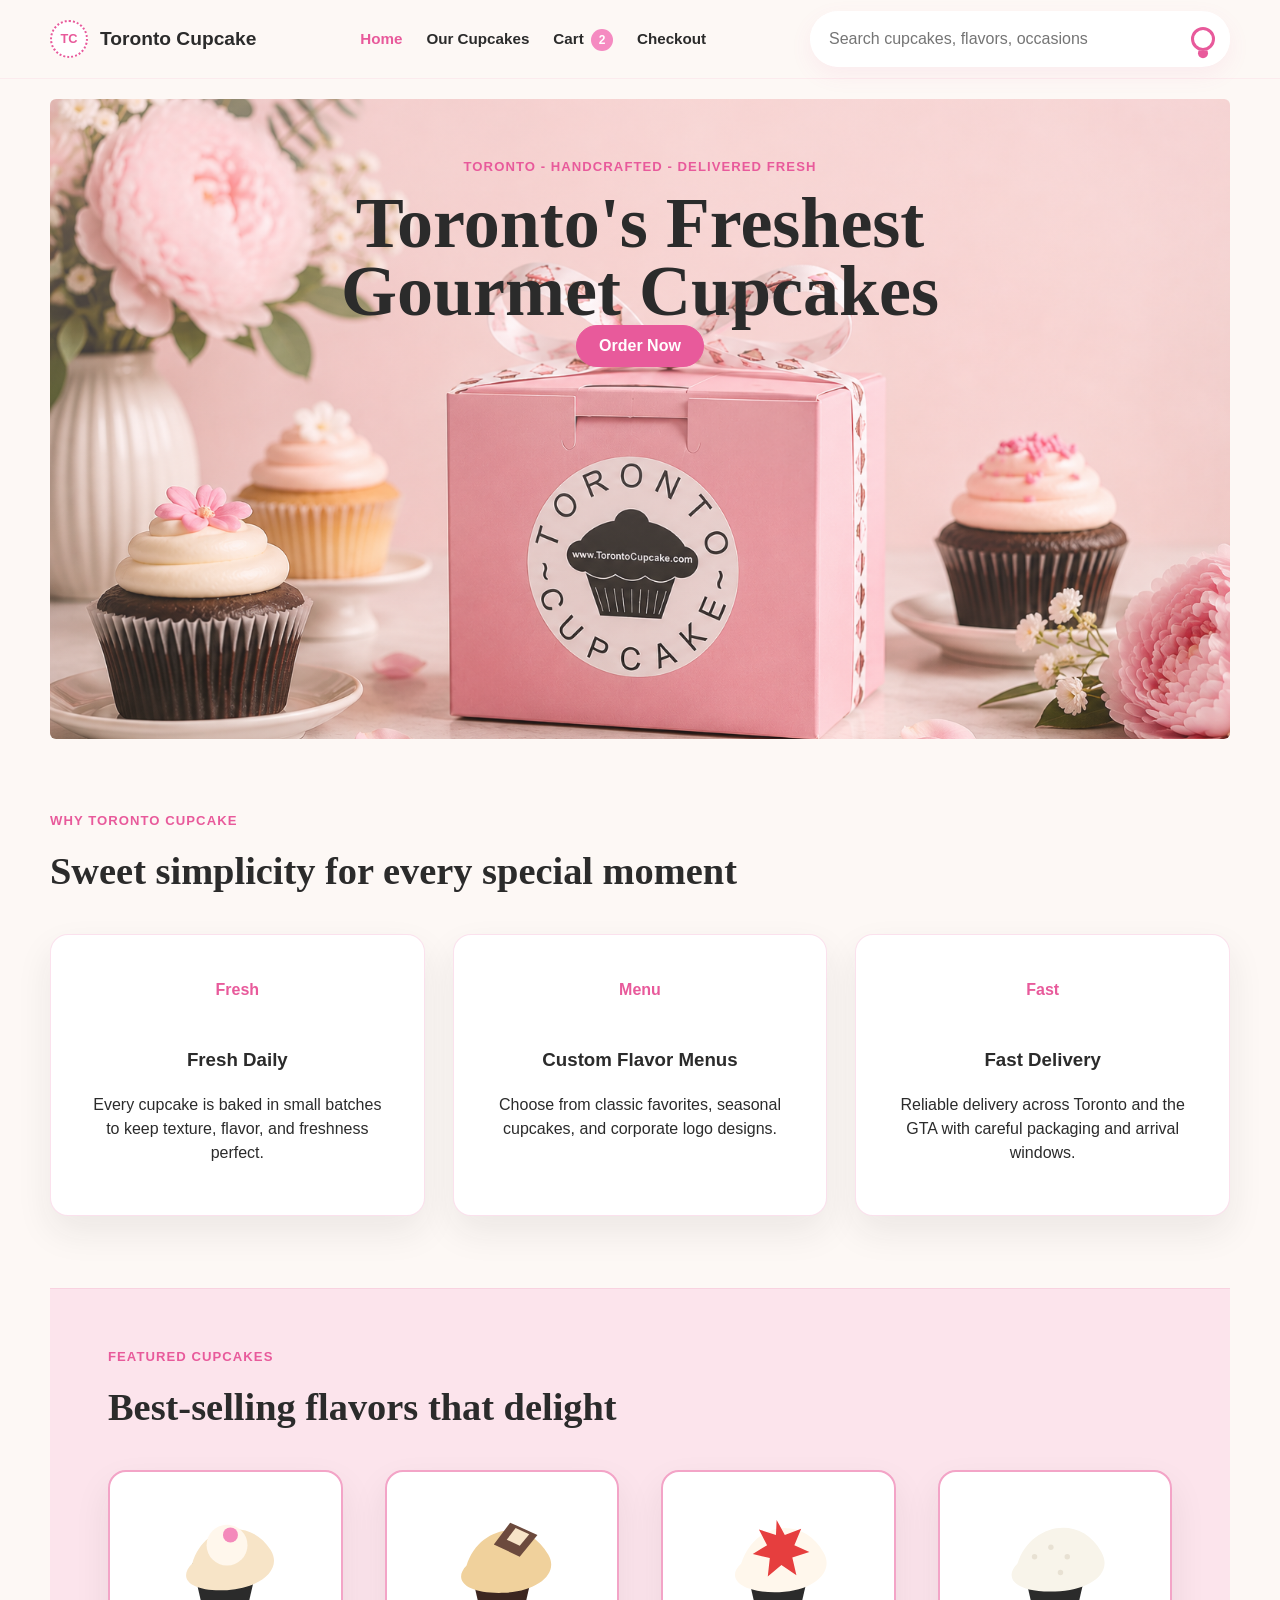
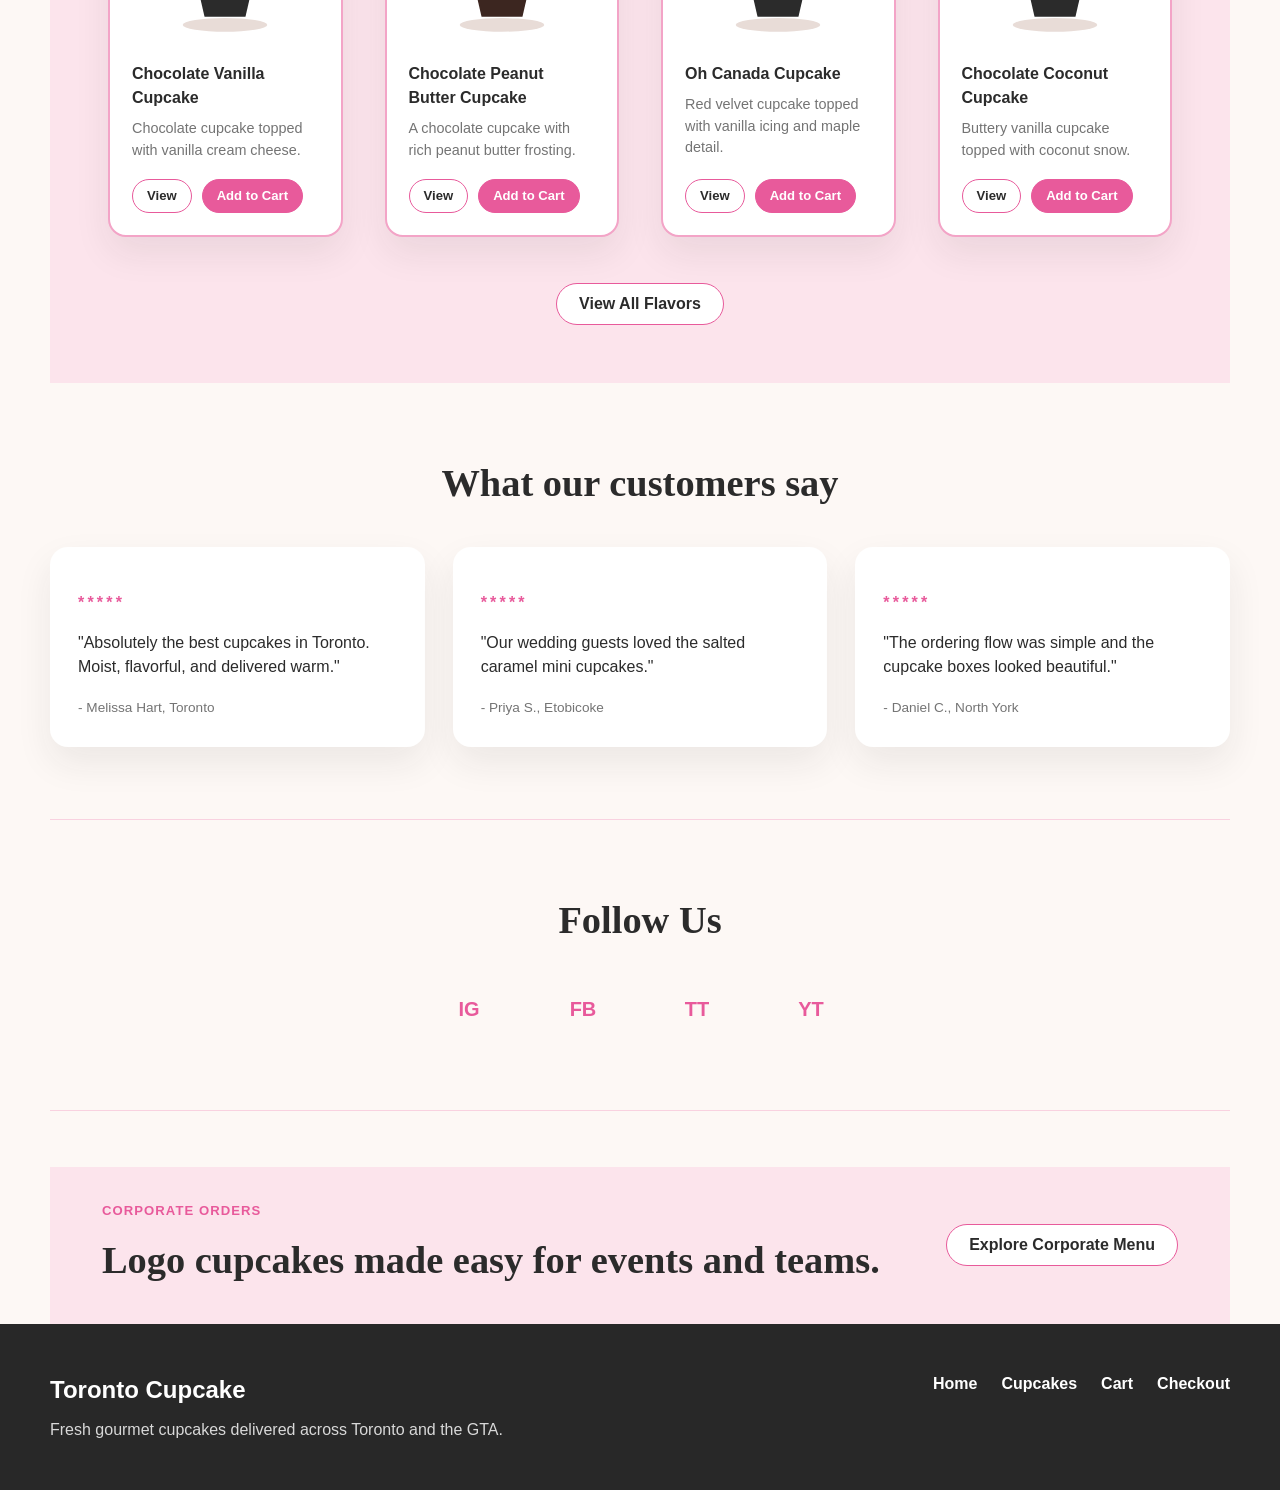
==== toronto-cupcake-redesign/index.html @ 7faf8afb "feat: add Toronto Cupcake static prototype" ====
<!DOCTYPE html>
<html lang="en">
<head>
  <meta charset="UTF-8">
  <meta name="viewport" content="width=device-width, initial-scale=1.0">
  <title>Toronto Cupcake Redesign | Home</title>
  <link rel="stylesheet" href="css/style.css">
</head>
<body>
  <!-- Header navigation used across the prototype -->
  <header class="site-header">
    <nav class="navbar container">
      <a class="brand" href="index.html" aria-label="Toronto Cupcake home">
        <span class="brand-mark">TC</span>
        <span>Toronto Cupcake</span>
      </a>
      <button class="menu-toggle" type="button" aria-label="Open navigation">Menu</button>
      <div class="nav-links">
        <a class="active" href="index.html">Home</a>
        <a href="cupcakes.html">Our Cupcakes</a>
        <a href="cart.html">Cart <span class="cart-count">0</span></a>
        <a href="checkout.html">Checkout</a>
      </div>
      <form class="nav-search" role="search">
        <label class="sr-only" for="home-search">Search cupcakes</label>
        <input id="home-search" type="search" placeholder="Search cupcakes, flavors, occasions">
        <button type="submit" aria-label="Search">Search</button>
      </form>
    </nav>
  </header>

  <main>
    <!-- Hero: replace hero-gift-box.svg with your exported Toronto Cupcake gift box image -->
    <section class="hero container">
      <div class="hero-content">
        <p class="eyebrow">Toronto - Handcrafted - Delivered Fresh</p>
        <h1>Toronto's Freshest Gourmet Cupcakes</h1>

        <a class="btn primary" href="cupcakes.html">Order Now</a>
      </div>
    </section>

    <!-- Why Toronto Cupcake section -->
    <section class="section container">
      <div class="section-heading">
        <p class="eyebrow">Why Toronto Cupcake</p>
        <h2>Sweet simplicity for every special moment</h2>
      </div>
      <div class="feature-grid">
        <article class="feature-card">
          <span class="feature-icon">Fresh</span>
          <h3>Fresh Daily</h3>
          <p>Every cupcake is baked in small batches to keep texture, flavor, and freshness perfect.</p>
        </article>
        <article class="feature-card">
          <span class="feature-icon">Menu</span>
          <h3>Custom Flavor Menus</h3>
          <p>Choose from classic favorites, seasonal cupcakes, and corporate logo designs.</p>
        </article>
        <article class="feature-card">
          <span class="feature-icon">Fast</span>
          <h3>Fast Delivery</h3>
          <p>Reliable delivery across Toronto and the GTA with careful packaging and arrival windows.</p>
        </article>
      </div>
    </section>

    <!-- Featured cupcake product grid: replace these SVG placeholders with exported product images in assets/images/ -->
    <section class="section section-tinted container">
      <div class="section-heading">
        <p class="eyebrow">Featured Cupcakes</p>
        <h2>Best-selling flavors that delight</h2>
      </div>
      <div class="product-grid">
        <article class="product-card">
          <img src="assets/images/cupcake-vanilla.svg" alt="Chocolate vanilla cupcake">
          <h3>Chocolate Vanilla Cupcake</h3>
          <p>Chocolate cupcake topped with vanilla cream cheese.</p>
          <div class="card-actions">
            <a class="btn small ghost" href="cupcakes.html">View</a>
            <button class="btn small add-to-cart" type="button">Add to Cart</button>
          </div>
        </article>
        <article class="product-card">
          <img src="assets/images/cupcake-peanut.svg" alt="Chocolate peanut butter cupcake">
          <h3>Chocolate Peanut Butter Cupcake</h3>
          <p>A chocolate cupcake with rich peanut butter frosting.</p>
          <div class="card-actions">
            <a class="btn small ghost" href="cupcakes.html">View</a>
            <button class="btn small add-to-cart" type="button">Add to Cart</button>
          </div>
        </article>
        <article class="product-card">
          <img src="assets/images/cupcake-maple.svg" alt="Oh Canada cupcake">
          <h3>Oh Canada Cupcake</h3>
          <p>Red velvet cupcake topped with vanilla icing and maple detail.</p>
          <div class="card-actions">
            <a class="btn small ghost" href="cupcakes.html">View</a>
            <button class="btn small add-to-cart" type="button">Add to Cart</button>
          </div>
        </article>
        <article class="product-card">
          <img src="assets/images/cupcake-coconut.svg" alt="Chocolate coconut cupcake">
          <h3>Chocolate Coconut Cupcake</h3>
          <p>Buttery vanilla cupcake topped with coconut snow.</p>
          <div class="card-actions">
            <a class="btn small ghost" href="cupcakes.html">View</a>
            <button class="btn small add-to-cart" type="button">Add to Cart</button>
          </div>
        </article>
      </div>
      <div class="center-action">
        <a class="btn ghost" href="cupcakes.html">View All Flavors</a>
      </div>
    </section>

    <!-- Customer reviews -->
    <section class="section container">
      <div class="section-heading centered">
        <h2>What our customers say</h2>
      </div>
      <div class="review-grid">
        <article class="review-card">
          <p class="stars">*****</p>
          <p>"Absolutely the best cupcakes in Toronto. Moist, flavorful, and delivered warm."</p>
          <span>- Melissa Hart, Toronto</span>
        </article>
        <article class="review-card">
          <p class="stars">*****</p>
          <p>"Our wedding guests loved the salted caramel mini cupcakes."</p>
          <span>- Priya S., Etobicoke</span>
        </article>
        <article class="review-card">
          <p class="stars">*****</p>
          <p>"The ordering flow was simple and the cupcake boxes looked beautiful."</p>
          <span>- Daniel C., North York</span>
        </article>
      </div>
    </section>

    <!-- Social section -->
    <section class="section container social-section">
      <h2>Follow Us</h2>
      <div class="social-row" aria-label="Social media links">
        <a href="#" aria-label="Instagram">IG</a>
        <a href="#" aria-label="Facebook">FB</a>
        <a href="#" aria-label="TikTok">TT</a>
        <a href="#" aria-label="YouTube">YT</a>
      </div>
    </section>

    <!-- Corporate orders banner -->
    <section class="corporate-banner container">
      <div>
        <p class="eyebrow">Corporate Orders</p>
        <h2>Logo cupcakes made easy for events and teams.</h2>
      </div>
      <a class="btn ghost" href="cupcakes.html">Explore Corporate Menu</a>
    </section>
  </main>

  <!-- Footer used across the prototype -->
  <footer class="site-footer">
    <div class="container footer-inner">
      <div>
        <h2>Toronto Cupcake</h2>
        <p>Fresh gourmet cupcakes delivered across Toronto and the GTA.</p>
      </div>
      <div class="footer-links">
        <a href="index.html">Home</a>
        <a href="cupcakes.html">Cupcakes</a>
        <a href="cart.html">Cart</a>
        <a href="checkout.html">Checkout</a>
      </div>
    </div>
  </footer>

  <script src="js/script.js"></script>
</body>
</html>
---- toronto-cupcake-redesign/css/style.css ----
/* Toronto Cupcake HCI prototype styles */

/* Design tokens and page defaults */
:root {
  --bg: #FDF8F5;
  --pink: #E85A9B;
  --light-pink: #FCE4EC;
  --text: #2B2B2B;
  --muted: #747474;
  --white: #FFFFFF;
  --border: #F3A4C7;
  --shadow: 0 16px 36px rgba(43, 43, 43, 0.08);
  --radius: 18px;
}

* {
  box-sizing: border-box;
}

body {
  margin: 0;
  background: var(--bg);
  color: var(--text);
  font-family: Arial, Helvetica, sans-serif;
  line-height: 1.5;
}

img {
  display: block;
  max-width: 100%;
}

a {
  color: inherit;
  text-decoration: none;
}

button,
input {
  font: inherit;
}

.container {
  width: min(1180px, calc(100% - 40px));
  margin: 0 auto;
}

.sr-only {
  position: absolute;
  width: 1px;
  height: 1px;
  padding: 0;
  margin: -1px;
  overflow: hidden;
  clip: rect(0, 0, 0, 0);
  white-space: nowrap;
  border: 0;
}








/* Shared navigation */
.site-header {
  position: sticky;
  top: 0;
  z-index: 20;
  background: rgba(253, 248, 245, 0.96);
  border-bottom: 1px solid rgba(232, 90, 155, 0.08);
  backdrop-filter: blur(12px);
}

.navbar {
  min-height: 78px;
  display: grid;
  grid-template-columns: auto 1fr minmax(260px, 420px);
  gap: 26px;
  align-items: center;
}

.brand {
  display: inline-flex;
  align-items: center;
  gap: 12px;
  font-weight: 700;
  font-size: 1.2rem;
}

.brand-mark {
  width: 38px;
  height: 38px;
  display: grid;
  place-items: center;
  border: 2px dotted var(--pink);
  border-radius: 50%;
  background: var(--white);
  color: var(--pink);
  font-size: 0.8rem;
}

.nav-links {
  display: flex;
  justify-content: center;
  align-items: center;
  gap: 24px;
  font-weight: 700;
  font-size: 0.95rem;
}

.nav-links a.active,
.nav-links a:hover {
  color: var(--pink);
}

.cart-count {
  display: inline-grid;
  place-items: center;
  min-width: 22px;
  height: 22px;
  padding: 0 6px;
  margin-left: 3px;
  border-radius: 999px;
  background: #F58AC1;
  color: var(--white);
  font-size: 0.75rem;
}

.nav-search {
  display: grid;
  grid-template-columns: 1fr auto;
  align-items: center;
  background: var(--white);
  border-radius: 999px;
  box-shadow: 0 8px 22px rgba(232, 90, 155, 0.08);
  overflow: hidden;
}

.nav-search input,
.catalog-search input,
.checkout-form input {
  width: 100%;
  border: 1px solid transparent;
  outline: none;
}

.nav-search input {
  padding: 15px 18px;
  border-radius: 999px 0 0 999px;
}

.nav-search button {
  width: 54px;
  height: 54px;
  border: 0;
  background: var(--white);
  color: var(--pink);
  font-size: 0;
  cursor: pointer;
}

.nav-search button::before {
  content: "";
  display: inline-block;
  width: 18px;
  height: 18px;
  border: 3px solid var(--pink);
  border-radius: 50%;
  box-shadow: 10px 10px 0 -7px var(--pink);
  transform: rotate(45deg);
}

.menu-toggle {
  display: none;
  border: 1px solid var(--border);
  border-radius: 999px;
  background: var(--white);
  color: var(--pink);
  padding: 8px 12px;
  font-weight: 700;
}







/* Buttons */
.btn {
  display: inline-flex;
  align-items: center;
  justify-content: center;
  min-height: 42px;
  padding: 0 22px;
  border: 1px solid var(--pink);
  border-radius: 999px;
  background: var(--pink);
  color: var(--white);
  font-weight: 700;
  cursor: pointer;
  transition: transform 0.18s ease, box-shadow 0.18s ease, background 0.18s ease;
}

.btn:hover,
.btn.is-added {
  transform: translateY(-2px);
  box-shadow: 0 10px 20px rgba(232, 90, 155, 0.22);
}

.btn.ghost {
  background: var(--white);
  color: var(--text);
}

.btn.small {
  min-height: 34px;
  padding: 0 14px;
  font-size: 0.82rem;
}

.btn.wide {
  width: 100%;
}










/* Home page hero. Replace assets/images/hero-gift-box.svg with your exported hero image. */
.hero {
  min-height: 640px;
  margin-top: 20px;
  display: grid;
  place-items: start center;
  padding: 58px 24px;
  border-radius: 6px;
  background:
    linear-gradient(180deg, rgba(252, 228, 236, 0.35), rgba(252, 228, 236, 0.08)),
    url("../assets/images/CupCakeHero.png") center / cover no-repeat;
  text-align: center;
}

.hero-content {
  max-width: 610px;
}

.eyebrow {
  margin: 0 0 12px;
  color: var(--pink);
  font-size: 0.82rem;
  font-weight: 800;
  letter-spacing: 0.08em;
  text-transform: uppercase;
}

.hero h1,
.checkout-heading h1 {
  margin: 0;
  font-family: Georgia, "Times New Roman", serif;
  font-size: clamp(2.3rem, 6vw, 4.5rem);
  line-height: 0.95;
}

.hero p:not(.eyebrow) {
  max-width: 520px;
  margin: 20px auto 28px;
}

/* Shared sections */
.section {
  padding: 72px 0;
  border-bottom: 1px solid rgba(232, 90, 155, 0.24);
}

.section-heading {
  margin-bottom: 34px;
}

.section-heading.centered,
.social-section {
  text-align: center;
}

.section-heading h2,
.corporate-banner h2,
.social-section h2 {
  margin: 0;
  font-family: Georgia, "Times New Roman", serif;
  font-size: clamp(1.7rem, 3vw, 2.4rem);
}

.section-tinted {
  padding: 58px;
  background: var(--light-pink);
  border-bottom: 0;
}

/* Feature cards */
.feature-grid,
.review-grid {
  display: grid;
  grid-template-columns: repeat(3, 1fr);
  gap: 28px;
}

.feature-card,
.review-card,
.product-card,
.summary-card,
.checkout-form,
.confirmation-card {
  background: var(--white);
  border-radius: var(--radius);
  box-shadow: var(--shadow);
}

.feature-card {
  min-height: 190px;
  padding: 34px;
  text-align: center;
  border: 1px solid rgba(232, 90, 155, 0.18);
}

.feature-icon {
  display: inline-grid;
  place-items: center;
  min-width: 62px;
  min-height: 42px;
  margin-bottom: 16px;
  color: var(--pink);
  font-weight: 800;
}

/* Product cards and grids */
.product-grid {
  display: grid;
  grid-template-columns: repeat(4, 1fr);
  gap: 42px;
}

.product-grid.compact {
  grid-template-columns: repeat(4, 1fr);
}

.product-card {
  min-height: 310px;
  padding: 22px;
  border: 2px solid var(--border);
  display: flex;
  flex-direction: column;
}

.product-card img {
  width: 150px;
  height: 150px;
  object-fit: contain;
  margin: 0 auto 18px;
}

.product-card h3 {
  margin: 0 0 8px;
  font-size: 1rem;
}

.product-card p {
  margin: 0 0 18px;
  color: var(--muted);
  font-size: 0.9rem;
}

.card-actions {
  display: flex;
  gap: 10px;
  align-items: center;
  margin-top: auto;
}

.center-action {
  display: flex;
  justify-content: center;
  margin-top: 46px;
}

/* Reviews, social, and footer */
.review-card {
  padding: 28px;
}

.stars {
  color: var(--pink);
  font-weight: 800;
  letter-spacing: 0.2em;
}

.review-card span {
  color: var(--muted);
  font-size: 0.85rem;
}

.social-row {
  display: flex;
  justify-content: center;
  gap: 56px;
  margin-top: 30px;
}

.social-row a {
  display: grid;
  place-items: center;
  width: 58px;
  height: 58px;
  color: var(--pink);
  font-size: 1.25rem;
  font-weight: 800;
}

.corporate-banner {
  margin-top: 56px;
  margin-bottom: 0;
  padding: 34px 52px;
  display: flex;
  justify-content: space-between;
  align-items: center;
  gap: 24px;
  background: var(--light-pink);
}

.site-footer {
  margin-top: 0;
  padding: 48px 0;
  background: #282828;
  color: var(--white);
}

.footer-inner {
  display: flex;
  justify-content: space-between;
  gap: 28px;
}

.site-footer h2 {
  margin: 0 0 10px;
}

.site-footer p {
  margin: 0;
  color: rgba(255, 255, 255, 0.82);
}

.footer-links {
  display: flex;
  gap: 24px;
  font-weight: 700;
}

.footer-links a:hover {
  color: #F58AC1;
}

/* Catalog page */
.catalog-intro {
  padding: 88px 0 66px;
}

.catalog-intro h1 {
  max-width: 620px;
  margin: 0 0 34px;
  font-size: clamp(2rem, 4vw, 3.1rem);
  line-height: 1.18;
}

.catalog-tools {
  display: grid;
  grid-template-columns: minmax(260px, 560px) 1fr;
  gap: 28px;
  align-items: center;
}

.catalog-search {
  display: grid;
  grid-template-columns: 1fr auto;
  background: var(--white);
  border-radius: 6px;
  overflow: hidden;
  box-shadow: 0 8px 18px rgba(232, 90, 155, 0.07);
}

.catalog-search input {
  padding: 20px 24px;
}

.filter-buttons {
  display: flex;
  flex-wrap: wrap;
  gap: 18px;
}

.filter-buttons button {
  min-height: 50px;
  padding: 0 28px;
  border: 0;
  border-radius: 999px;
  background: var(--white);
  box-shadow: 0 8px 18px rgba(232, 90, 155, 0.07);
  font-weight: 800;
  cursor: pointer;
}

.filter-buttons button:hover {
  color: var(--pink);
}

.catalog-section {
  padding: 34px 0 70px;
  background: var(--light-pink);
}

.catalog-section.plain {
  background: var(--bg);
}

.catalog-section-title {
  display: flex;
  flex-wrap: wrap;
  align-items: baseline;
  gap: 22px;
  margin-bottom: 8px;
}

.catalog-section-title h2 {
  margin: 0;
  font-size: 1.8rem;
}

.catalog-section-title h2::before {
  content: "v";
  margin-right: 12px;
  font-size: 1.2rem;
}

.catalog-section-title span {
  font-weight: 800;
  color: #555;
}

.catalog-section > .container > p {
  max-width: 980px;
  margin: 0 0 40px;
  font-size: 1.05rem;
}

/* Cart page */
.cart-page {
  min-height: 720px;
  padding: 72px 0 90px;
  display: grid;
  grid-template-columns: 1fr 380px;
  gap: 34px;
  align-items: start;
}

.cart-page h1 {
  margin: 0 0 22px;
  font-size: clamp(2rem, 4vw, 3rem);
}

.cart-list {
  display: grid;
  gap: 28px;
  margin-bottom: 68px;
}

.cart-item {
  display: grid;
  grid-template-columns: 110px 1fr auto;
  gap: 24px;
  align-items: center;
  padding: 20px 24px;
  border-radius: var(--radius);
}

.cart-item.outlined {
  border: 2px solid var(--pink);
  background: var(--white);
}

.cart-item img {
  width: 96px;
  height: 96px;
  object-fit: contain;
}

.cart-item h2 {
  margin: 0;
  font-size: 1.1rem;
}

.cart-item p {
  margin: 4px 0 0;
  font-weight: 700;
}

.quantity-controls {
  display: inline-flex;
  align-items: center;
  gap: 10px;
  padding: 6px 10px;
  border-radius: 999px;
  background: #F7EEF2;
}

.quantity-controls button {
  border: 0;
  background: transparent;
  color: var(--pink);
  cursor: pointer;
  font-weight: 800;
}

.remove-item {
  font-size: 0;
}

.remove-item::before {
  content: "x";
  font-size: 1rem;
}

.summary-card {
  padding: 34px;
  border: 2px solid var(--pink);
}

.summary-card h2 {
  margin: 0 0 32px;
}

.summary-row {
  display: flex;
  justify-content: space-between;
  gap: 20px;
  margin: 22px 0;
}

.summary-row.total {
  font-weight: 800;
}

.summary-card p {
  margin: 26px 0 0;
  color: var(--muted);
}

.recommendations h2 {
  margin: 0 0 18px;
  font-size: 1.1rem;
}

.recommend-row {
  display: grid;
  grid-template-columns: repeat(4, 1fr);
  gap: 22px;
  padding: 20px;
  border: 2px solid var(--pink);
  border-radius: var(--radius);
  background: var(--white);
}

.mini-product {
  position: relative;
  border: 2px solid var(--border);
  border-radius: var(--radius);
  background: var(--white);
  cursor: pointer;
}

.mini-product img {
  width: 110px;
  height: 110px;
  margin: 8px auto;
  object-fit: contain;
}

.mini-product span {
  position: absolute;
  right: -8px;
  bottom: -8px;
  display: grid;
  place-items: center;
  width: 32px;
  height: 32px;
  border-radius: 50%;
  background: var(--light-pink);
  color: var(--pink);
  font-weight: 800;
}

/* Checkout page */
.checkout-page {
  padding: 86px 0 70px;
}

.checkout-heading {
  margin-bottom: 74px;
}

.checkout-layout {
  display: grid;
  grid-template-columns: minmax(0, 1fr) 410px;
  gap: 54px;
  align-items: start;
}

.checkout-form {
  padding: 42px;
}

.checkout-form label {
  display: grid;
  gap: 12px;
  margin-bottom: 26px;
  font-size: 1.15rem;
  font-weight: 800;
}

.checkout-form input {
  min-height: 72px;
  padding: 0 18px;
  border: 1px solid #E9E2DE;
  border-radius: 16px;
  color: var(--text);
  font-size: 1.05rem;
}

.checkout-form input::placeholder {
  color: #9EAABD;
}

.form-row {
  display: grid;
  grid-template-columns: repeat(2, 1fr);
  gap: 24px;
}

.checkout-submit {
  min-width: 220px;
  min-height: 68px;
  border-radius: 16px;
  font-size: 1.05rem;
}

.checkout-summary {
  min-height: 410px;
}

.checkout-summary p {
  margin-top: 58px;
  font-size: 1.05rem;
}

/* Confirmation page */
.confirmation-page {
  min-height: calc(100vh - 78px);
  display: grid;
  place-items: center;
  padding: 70px 0;
}

.confirmation-card {
  width: min(760px, 100%);
  padding: 56px;
  border: 2px solid var(--pink);
  text-align: center;
}

.success-icon {
  width: 58px;
  height: 58px;
  margin: 0 auto 24px;
  border-radius: 12px;
  background: var(--pink);
  position: relative;
}

.success-icon::after {
  content: "";
  position: absolute;
  left: 18px;
  top: 12px;
  width: 18px;
  height: 30px;
  border-right: 6px solid var(--white);
  border-bottom: 6px solid var(--white);
  transform: rotate(45deg);
}

.confirmation-card h1 {
  margin: 0 0 22px;
  font-size: clamp(2.2rem, 6vw, 4rem);
}

.confirmation-card p {
  max-width: 520px;
  margin: 0 auto 30px;
  color: var(--muted);
  font-size: 1.15rem;
}

/* Responsive layouts */
@media (max-width: 980px) {
  .navbar {
    grid-template-columns: 1fr auto;
  }

  .menu-toggle {
    display: inline-flex;
  }

  .nav-links,
  .nav-search {
    display: none;
  }

  .site-header.nav-open .nav-links,
  .site-header.nav-open .nav-search {
    display: flex;
    grid-column: 1 / -1;
  }

  .site-header.nav-open .nav-links {
    flex-wrap: wrap;
    justify-content: flex-start;
  }

  .site-header.nav-open .nav-search {
    display: grid;
  }

  .feature-grid,
  .review-grid,
  .product-grid,
  .product-grid.compact {
    grid-template-columns: repeat(2, 1fr);
  }

  .catalog-tools,
  .cart-page,
  .checkout-layout {
    grid-template-columns: 1fr;
  }

  .summary-card {
    max-width: 520px;
  }

}

@media (max-width: 680px) {
  .container {
    width: min(100% - 28px, 1180px);
  }

  .hero {
    min-height: 520px;
    padding: 42px 18px;
  }

  .section {
    padding: 52px 0;
  }

  .section-tinted {
    padding: 34px 16px;
  }

  .feature-grid,
  .review-grid,
  .product-grid,
  .product-grid.compact,
  .form-row,
  .recommend-row {
    grid-template-columns: 1fr;
  }

  .catalog-intro {
    padding: 52px 0 44px;
  }

  .catalog-search {
    grid-template-columns: 1fr;
  }

  .filter-buttons button {
    flex: 1 1 140px;
  }

  .cart-item {
    grid-template-columns: 80px 1fr;
  }

  .quantity-controls {
    grid-column: 1 / -1;
    justify-self: start;
  }

  .checkout-form,
  .summary-card,
  .confirmation-card {
    padding: 26px;
  }

  .checkout-heading {
    margin-bottom: 38px;
  }

  .corporate-banner,
  .footer-inner {
    flex-direction: column;
    align-items: flex-start;
  }

  .social-row {
    gap: 18px;
  }
}
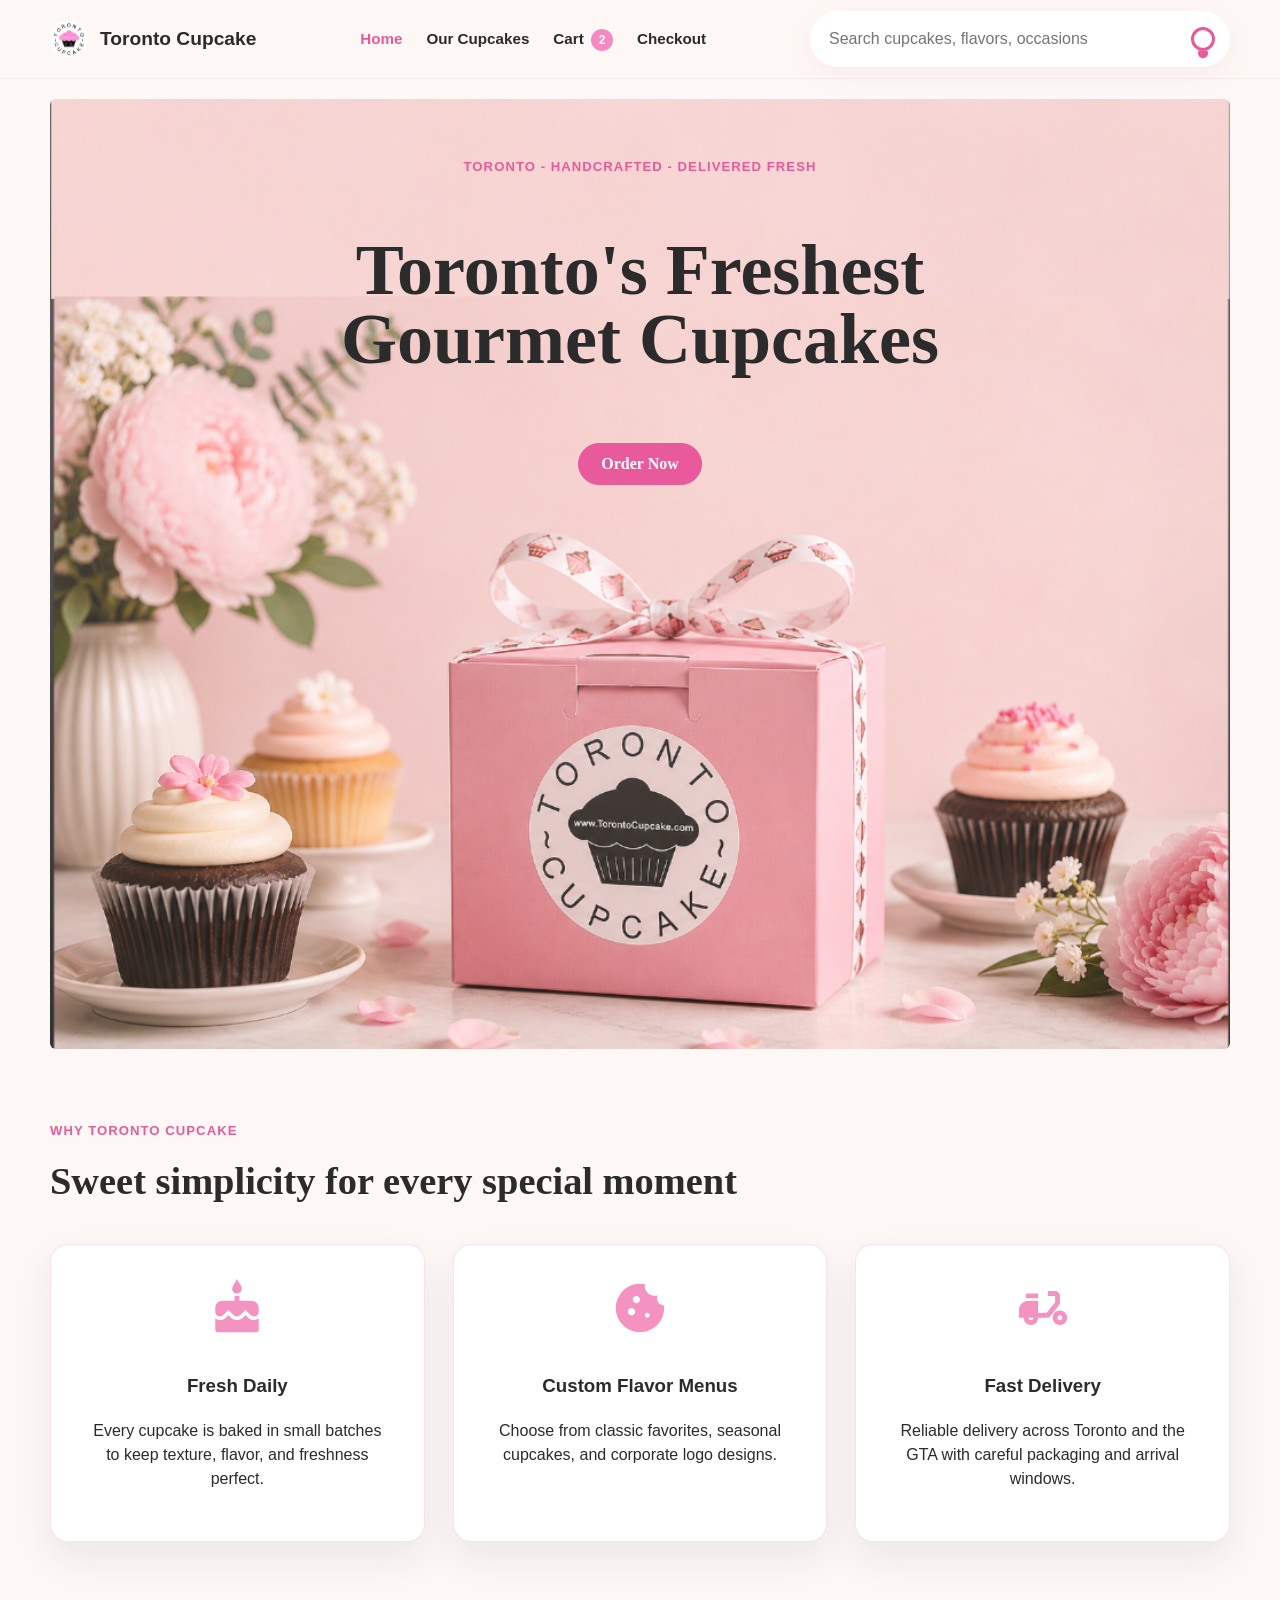
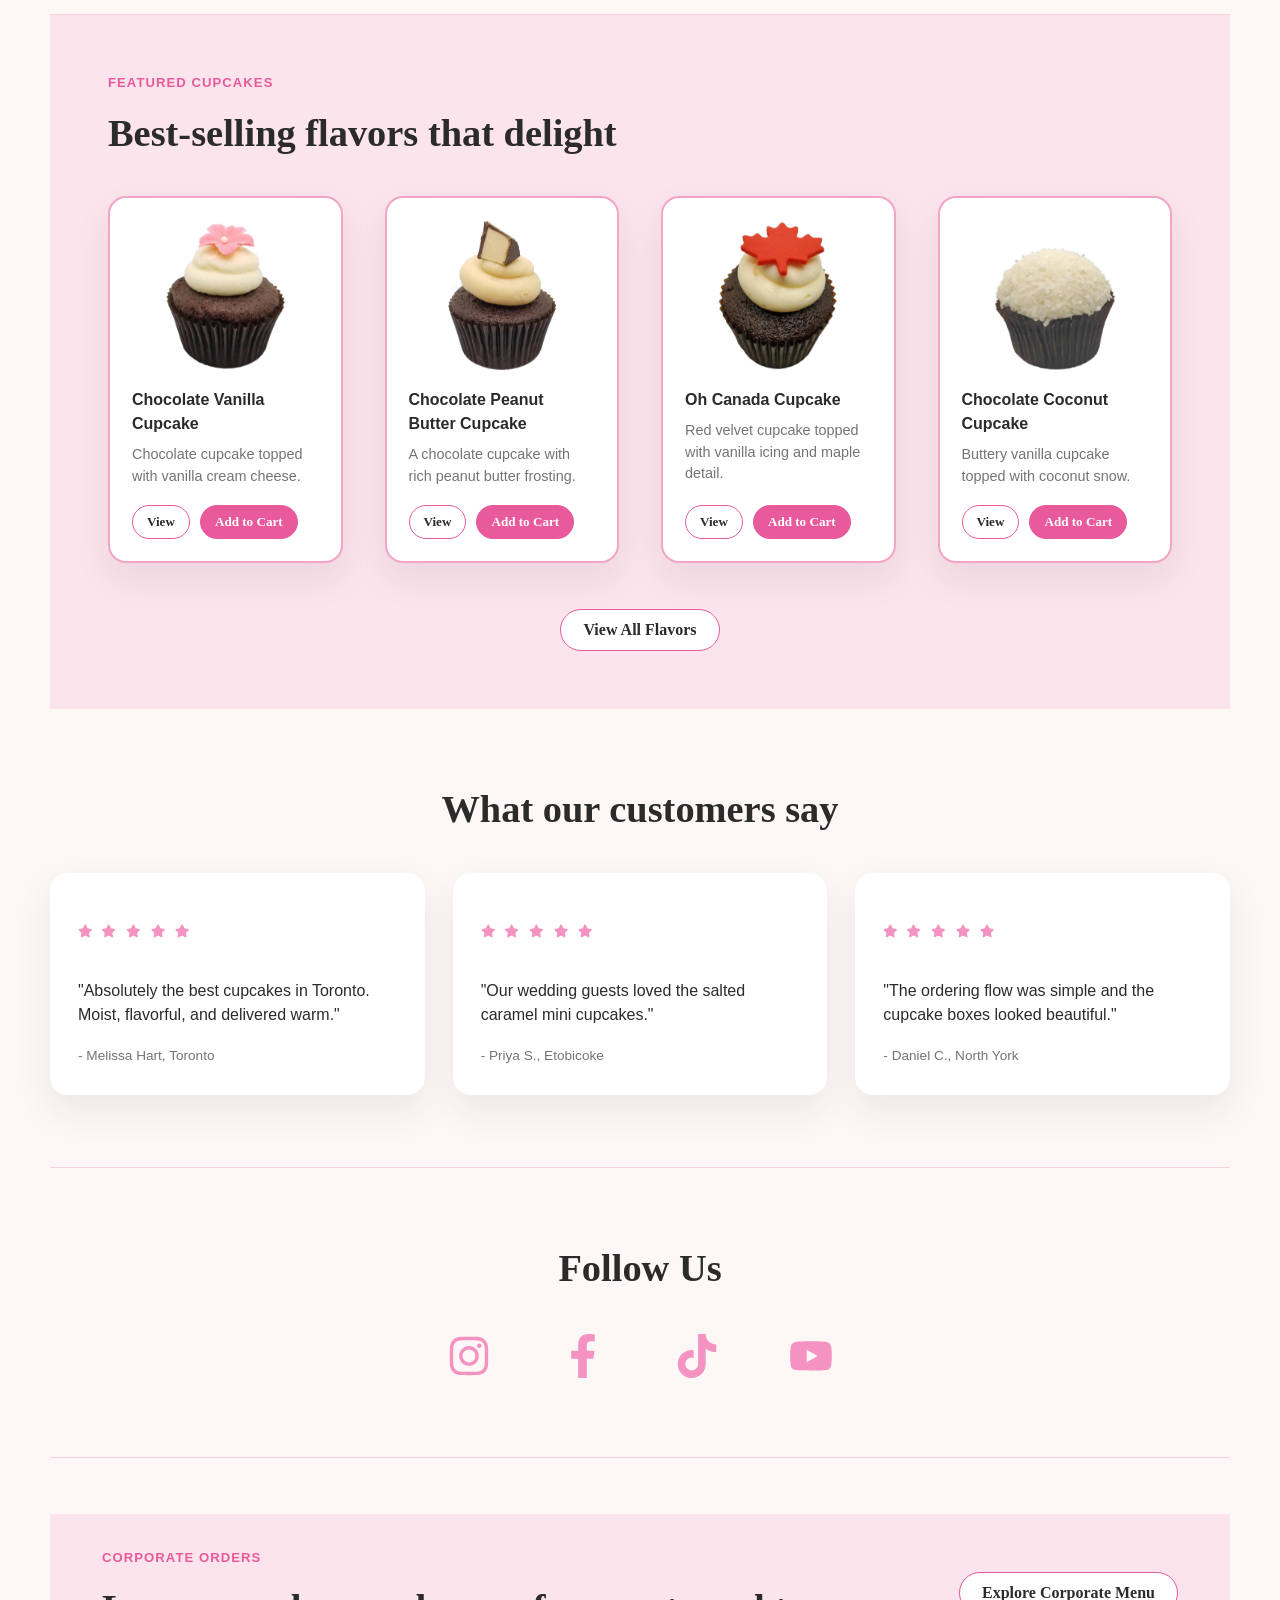
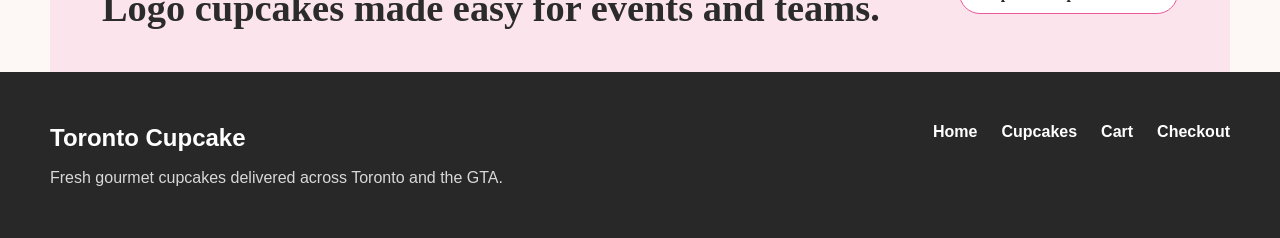
==== commit 3033435c: "feat: add branded homepage icons" ====
--- a/toronto-cupcake-redesign/index.html
+++ b/toronto-cupcake-redesign/index.html
@@ -11,7 +11,7 @@
   <header class="site-header">
     <nav class="navbar container">
       <a class="brand" href="index.html" aria-label="Toronto Cupcake home">
-        <span class="brand-mark">TC</span>
+        <span class="brand-mark"><img src="assets/icons/cupcake-Logo.svg" alt="" aria-hidden="true"></span>
         <span>Toronto Cupcake</span>
       </a>
       <button class="menu-toggle" type="button" aria-label="Open navigation">Menu</button>
@@ -48,17 +48,17 @@
       </div>
       <div class="feature-grid">
         <article class="feature-card">
-          <span class="feature-icon">Fresh</span>
+          <span class="feature-icon"><img src="assets/icons/freshCake-icon.svg" alt="" aria-hidden="true"></span>
           <h3>Fresh Daily</h3>
           <p>Every cupcake is baked in small batches to keep texture, flavor, and freshness perfect.</p>
         </article>
         <article class="feature-card">
-          <span class="feature-icon">Menu</span>
+          <span class="feature-icon"><img src="assets/icons/customFlavor-icon.svg" alt="" aria-hidden="true"></span>
           <h3>Custom Flavor Menus</h3>
           <p>Choose from classic favorites, seasonal cupcakes, and corporate logo designs.</p>
         </article>
         <article class="feature-card">
-          <span class="feature-icon">Fast</span>
+          <span class="feature-icon"><img src="assets/icons/fastDelivery-icon.svg" alt="" aria-hidden="true"></span>
           <h3>Fast Delivery</h3>
           <p>Reliable delivery across Toronto and the GTA with careful packaging and arrival windows.</p>
         </article>
@@ -121,17 +121,17 @@
       </div>
       <div class="review-grid">
         <article class="review-card">
-          <p class="stars">*****</p>
+          <img class="stars-icon" src="assets/icons/5Stars-icon.svg" alt="5 star rating">
           <p>"Absolutely the best cupcakes in Toronto. Moist, flavorful, and delivered warm."</p>
           <span>- Melissa Hart, Toronto</span>
         </article>
         <article class="review-card">
-          <p class="stars">*****</p>
+          <img class="stars-icon" src="assets/icons/5Stars-icon.svg" alt="5 star rating">
           <p>"Our wedding guests loved the salted caramel mini cupcakes."</p>
           <span>- Priya S., Etobicoke</span>
         </article>
         <article class="review-card">
-          <p class="stars">*****</p>
+          <img class="stars-icon" src="assets/icons/5Stars-icon.svg" alt="5 star rating">
           <p>"The ordering flow was simple and the cupcake boxes looked beautiful."</p>
           <span>- Daniel C., North York</span>
         </article>
@@ -142,10 +142,10 @@
     <section class="section container social-section">
       <h2>Follow Us</h2>
       <div class="social-row" aria-label="Social media links">
-        <a href="#" aria-label="Instagram">IG</a>
-        <a href="#" aria-label="Facebook">FB</a>
-        <a href="#" aria-label="TikTok">TT</a>
-        <a href="#" aria-label="YouTube">YT</a>
+        <a href="#" aria-label="Instagram"><img src="assets/icons/Icon instagram.svg" alt="" aria-hidden="true"></a>
+        <a href="#" aria-label="Facebook"><img src="assets/icons/Icon facebook f.svg" alt="" aria-hidden="true"></a>
+        <a href="#" aria-label="TikTok"><img src="assets/icons/Icon tiktok.svg" alt="" aria-hidden="true"></a>
+        <a href="#" aria-label="YouTube"><img src="assets/icons/Icon youtube.svg" alt="" aria-hidden="true"></a>
       </div>
     </section>
 
--- a/toronto-cupcake-redesign/css/style.css
+++ b/toronto-cupcake-redesign/css/style.css
@@ -95,11 +95,14 @@
   height: 38px;
   display: grid;
   place-items: center;
-  border: 2px dotted var(--pink);
   border-radius: 50%;
-  background: var(--white);
-  color: var(--pink);
-  font-size: 0.8rem;
+  overflow: hidden;
+}
+
+.brand-mark img {
+  width: 100%;
+  height: 100%;
+  object-fit: contain;
 }
 
 .nav-links {
@@ -203,6 +206,7 @@
   font-weight: 700;
   cursor: pointer;
   transition: transform 0.18s ease, box-shadow 0.18s ease, background 0.18s ease;
+  font-family: Georgia, "Times New Roman", serif;
 }
 
 .btn:hover,
@@ -237,7 +241,8 @@
 
 /* Home page hero. Replace assets/images/hero-gift-box.svg with your exported hero image. */
 .hero {
-  min-height: 640px;
+  min-height: 950px;
+
   margin-top: 20px;
   display: grid;
   place-items: start center;
@@ -245,12 +250,12 @@
   border-radius: 6px;
   background:
     linear-gradient(180deg, rgba(252, 228, 236, 0.35), rgba(252, 228, 236, 0.08)),
-    url("../assets/images/CupCakeHero.png") center / cover no-repeat;
+    url("../assets/images/heroGiftBox.png") center / cover no-repeat;
   text-align: center;
 }
 
 .hero-content {
-  max-width: 610px;
+  max-width: 810px;
 }
 
 .eyebrow {
@@ -264,7 +269,7 @@
 
 .hero h1,
 .checkout-heading h1 {
-  margin: 0;
+  margin-bottom: 70px;
   font-family: Georgia, "Times New Roman", serif;
   font-size: clamp(2.3rem, 6vw, 4.5rem);
   line-height: 0.95;
@@ -333,11 +338,15 @@
 .feature-icon {
   display: inline-grid;
   place-items: center;
-  min-width: 62px;
-  min-height: 42px;
+  width: 58px;
+  height: 58px;
   margin-bottom: 16px;
-  color: var(--pink);
-  font-weight: 800;
+}
+
+.feature-icon img {
+  width: 100%;
+  height: 100%;
+  object-fit: contain;
 }
 
 /* Product cards and grids */
@@ -395,10 +404,10 @@
   padding: 28px;
 }
 
-.stars {
-  color: var(--pink);
-  font-weight: 800;
-  letter-spacing: 0.2em;
+.stars-icon {
+  width: 112px;
+  height: auto;
+  margin: 0 0 18px;
 }
 
 .review-card span {
@@ -418,9 +427,12 @@
   place-items: center;
   width: 58px;
   height: 58px;
-  color: var(--pink);
-  font-size: 1.25rem;
-  font-weight: 800;
+}
+
+.social-row img {
+  width: 44px;
+  height: 44px;
+  object-fit: contain;
 }
 
 .corporate-banner {
